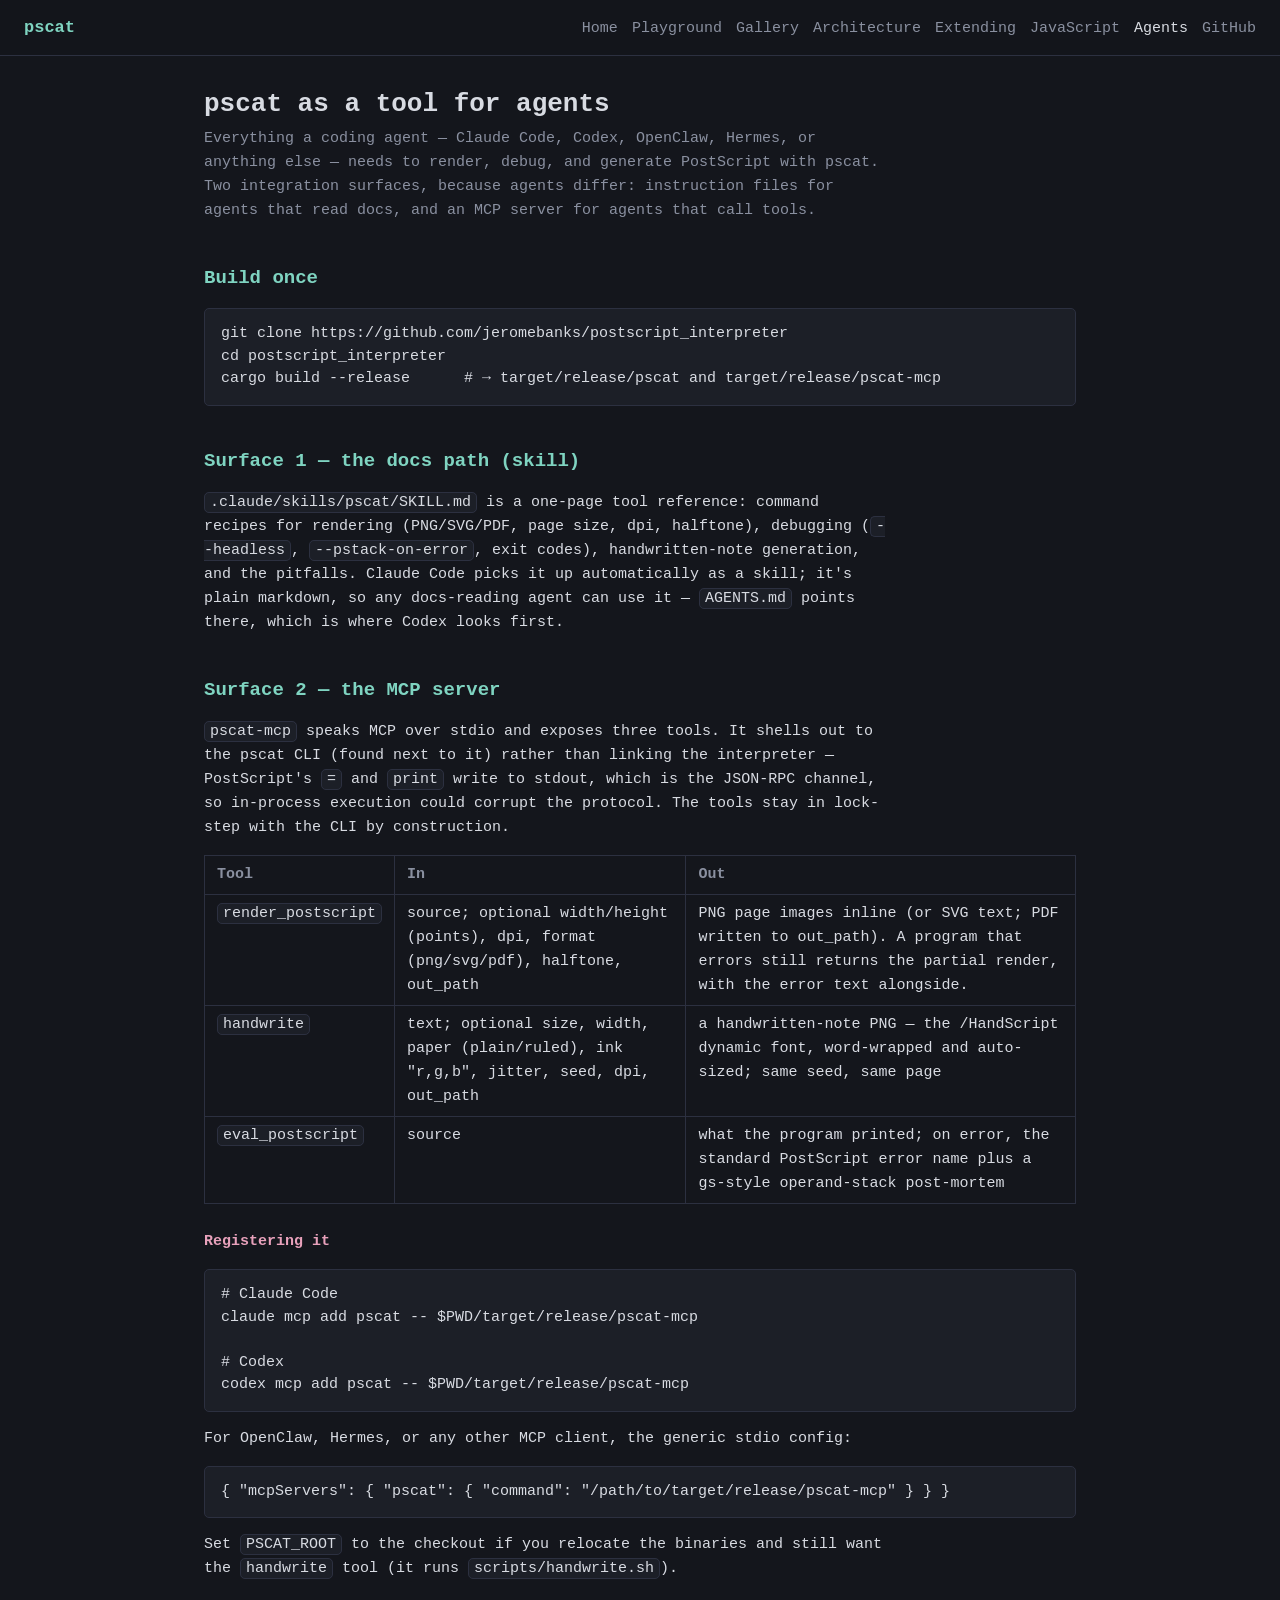
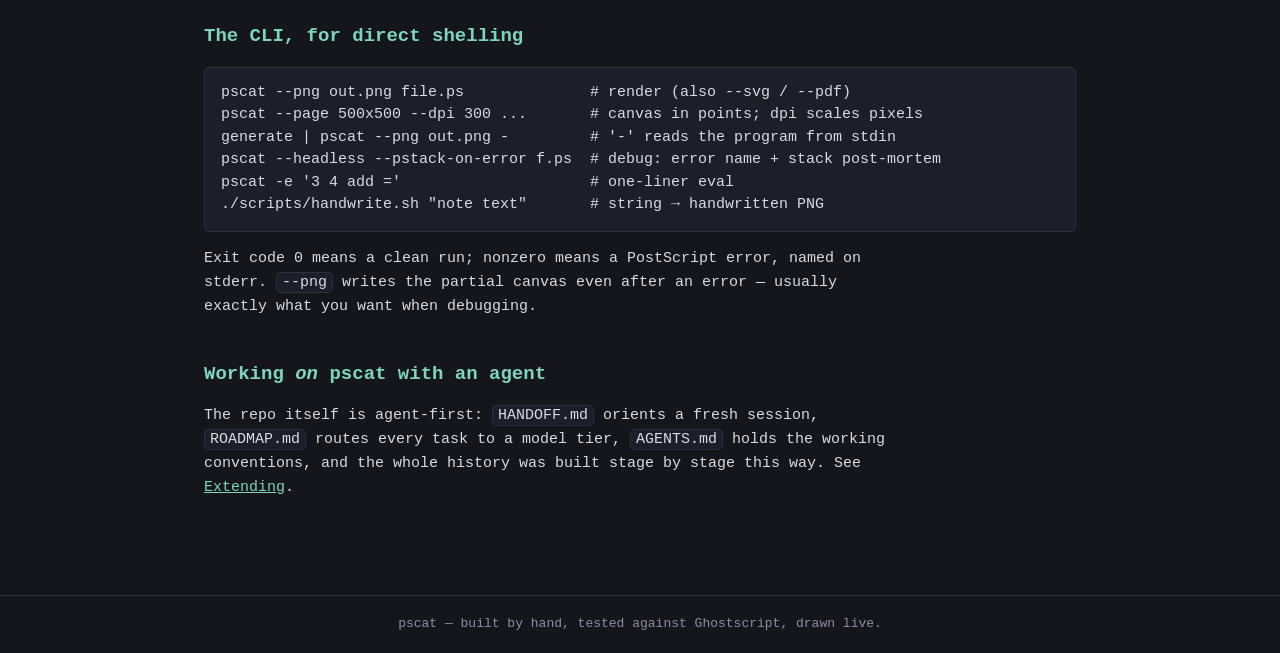
==== site/agents.html @ f8cde99a "Stage 17: the website - GitHub Pages site + publish pipeline Hand-authored static site in site/ (lan" ====
<!DOCTYPE html>
<html lang="en">
<head>
<meta charset="utf-8">
<meta name="viewport" content="width=device-width, initial-scale=1">
<title>pscat — for coding agents</title>
<link rel="stylesheet" href="style.css">
</head>
<body>
<header>
  <a class="brand" href="index.html">pscat</a>
  <nav>
    <a href="index.html">Home</a>
    <a href="playground.html">Playground</a>
    <a href="gallery.html">Gallery</a>
    <a href="architecture.html">Architecture</a>
    <a href="extending.html">Extending</a>
    <a href="javascript.html">JavaScript</a>
    <a class="here" href="agents.html">Agents</a>
    <a href="https://github.com/jeromebanks/postscript_interpreter">GitHub</a>
  </nav>
</header>
<main>
  <h1>pscat as a tool for agents</h1>
  <p class="sub">Everything a coding agent — Claude Code, Codex,
  OpenClaw, Hermes, or anything else — needs to render, debug, and
  generate PostScript with pscat. Two integration surfaces, because
  agents differ: instruction files for agents that read docs, and an
  MCP server for agents that call tools.</p>

  <h2>Build once</h2>
<pre><code>git clone https://github.com/jeromebanks/postscript_interpreter
cd postscript_interpreter
cargo build --release      # → target/release/pscat and target/release/pscat-mcp</code></pre>

  <h2>Surface 1 — the docs path (skill)</h2>
  <p><code>.claude/skills/pscat/SKILL.md</code> is a one-page tool
  reference: command recipes for rendering (PNG/SVG/PDF, page size,
  dpi, halftone), debugging (<code>--headless</code>,
  <code>--pstack-on-error</code>, exit codes), handwritten-note
  generation, and the pitfalls. Claude Code picks it up automatically
  as a skill; it's plain markdown, so any docs-reading agent can use
  it — <code>AGENTS.md</code> points there, which is where Codex
  looks first.</p>

  <h2>Surface 2 — the MCP server</h2>
  <p><code>pscat-mcp</code> speaks MCP over stdio and exposes three
  tools. It shells out to the pscat CLI (found next to it) rather
  than linking the interpreter — PostScript's <code>=</code> and
  <code>print</code> write to stdout, which is the JSON-RPC channel,
  so in-process execution could corrupt the protocol. The tools stay
  in lock-step with the CLI by construction.</p>
  <table>
    <tr><th>Tool</th><th>In</th><th>Out</th></tr>
    <tr><td><code>render_postscript</code></td>
        <td>source; optional width/height (points), dpi, format
        (png/svg/pdf), halftone, out_path</td>
        <td>PNG page images inline (or SVG text; PDF written to
        out_path). A program that errors still returns the partial
        render, with the error text alongside.</td></tr>
    <tr><td><code>handwrite</code></td>
        <td>text; optional size, width, paper (plain/ruled), ink
        "r,g,b", jitter, seed, dpi, out_path</td>
        <td>a handwritten-note PNG — the /HandScript dynamic font,
        word-wrapped and auto-sized; same seed, same page</td></tr>
    <tr><td><code>eval_postscript</code></td>
        <td>source</td>
        <td>what the program printed; on error, the standard
        PostScript error name plus a gs-style operand-stack
        post-mortem</td></tr>
  </table>

  <h3>Registering it</h3>
<pre><code># Claude Code
claude mcp add pscat -- $PWD/target/release/pscat-mcp

# Codex
codex mcp add pscat -- $PWD/target/release/pscat-mcp</code></pre>
  <p>For OpenClaw, Hermes, or any other MCP client, the generic
  stdio config:</p>
<pre><code>{ "mcpServers": { "pscat": { "command": "/path/to/target/release/pscat-mcp" } } }</code></pre>
  <p>Set <code>PSCAT_ROOT</code> to the checkout if you relocate the
  binaries and still want the <code>handwrite</code> tool (it runs
  <code>scripts/handwrite.sh</code>).</p>

  <h2>The CLI, for direct shelling</h2>
<pre><code>pscat --png out.png file.ps              # render (also --svg / --pdf)
pscat --page 500x500 --dpi 300 ...       # canvas in points; dpi scales pixels
generate | pscat --png out.png -         # '-' reads the program from stdin
pscat --headless --pstack-on-error f.ps  # debug: error name + stack post-mortem
pscat -e '3 4 add ='                     # one-liner eval
./scripts/handwrite.sh "note text"       # string → handwritten PNG</code></pre>
  <p>Exit code 0 means a clean run; nonzero means a PostScript error,
  named on stderr. <code>--png</code> writes the partial canvas even
  after an error — usually exactly what you want when debugging.</p>

  <h2>Working <em>on</em> pscat with an agent</h2>
  <p>The repo itself is agent-first: <code>HANDOFF.md</code> orients
  a fresh session, <code>ROADMAP.md</code> routes every task to a
  model tier, <code>AGENTS.md</code> holds the working conventions,
  and the whole history was built stage by stage this way. See
  <a href="extending.html">Extending</a>.</p>
</main>
<footer>pscat — built by hand, tested against Ghostscript, drawn live.</footer>
</body>
</html>
---- site/style.css ----
/* pscat site — one stylesheet, no framework. Dark, monospaced,
   CRT-adjacent: the terminal the LaserWriter was plugged into. */

:root {
  color-scheme: dark;
  --bg: #14161c;
  --panel: #1c1f27;
  --edge: #2c3040;
  --ink: #d8dbe2;
  --dim: #8a90a0;
  --accent: #7fd4c1;
  --accent2: #e8a1bb;
}

* { box-sizing: border-box; }

body {
  margin: 0;
  background: var(--bg);
  color: var(--ink);
  font: 15px/1.6 ui-monospace, "SF Mono", Menlo, Consolas, monospace;
}

header {
  display: flex; flex-wrap: wrap; align-items: baseline; gap: 4px 18px;
  padding: 14px 24px;
  border-bottom: 1px solid var(--edge);
  position: sticky; top: 0; background: color-mix(in srgb, var(--bg) 92%, transparent);
  backdrop-filter: blur(6px);
}

header .brand { font-weight: 700; font-size: 17px; color: var(--accent); text-decoration: none; }
header nav { display: flex; flex-wrap: wrap; gap: 14px; margin-left: auto; }
header nav a { color: var(--dim); text-decoration: none; }
header nav a:hover, header nav a.here { color: var(--ink); }

main { max-width: 920px; margin: 0 auto; padding: 32px 24px 80px; }
main.wide { max-width: 1200px; }

h1 { font-size: 26px; line-height: 1.25; margin: 0 0 6px; }
h1 + .sub { color: var(--dim); margin: 0 0 28px; }
h2 { font-size: 19px; margin: 40px 0 10px; color: var(--accent); }
h3 { font-size: 15px; margin: 26px 0 6px; color: var(--accent2); }
a { color: var(--accent); }
p, li { max-width: 76ch; }
li { margin: 4px 0; }
hr { border: 0; border-top: 1px solid var(--edge); margin: 36px 0; }

code, pre {
  background: var(--panel);
  border: 1px solid var(--edge);
  border-radius: 5px;
  font-family: inherit;
}
code { padding: 1px 5px; }
pre { padding: 14px 16px; overflow-x: auto; line-height: 1.5; }
pre code { background: none; border: 0; padding: 0; }

table { border-collapse: collapse; margin: 12px 0; }
th, td { border: 1px solid var(--edge); padding: 7px 12px; text-align: left; vertical-align: top; }
th { color: var(--dim); font-weight: 600; }

.cards { display: grid; grid-template-columns: repeat(auto-fill, minmax(260px, 1fr)); gap: 18px; margin: 20px 0; }
.card {
  background: var(--panel); border: 1px solid var(--edge); border-radius: 8px;
  padding: 0 0 12px; overflow: hidden;
}
.card img { width: 100%; display: block; background: #fff; }
.card .body { padding: 10px 14px 0; }
.card .body b { display: block; margin-bottom: 3px; }
.card .body span { color: var(--dim); font-size: 13px; }

.hero { display: flex; gap: 14px; margin: 26px 0; }
.hero img {
  width: 33%; border-radius: 6px; border: 1px solid var(--edge); background: #fff;
}

.pill {
  display: inline-block; background: var(--panel); border: 1px solid var(--edge);
  border-radius: 999px; padding: 2px 12px; margin: 2px 4px 2px 0; color: var(--dim); font-size: 13px;
}

footer {
  border-top: 1px solid var(--edge); color: var(--dim);
  text-align: center; padding: 18px; font-size: 13px;
}

/* ------- playground ------- */
#play { display: flex; gap: 0; height: calc(100vh - 53px); }
#play-left { flex: 1; display: flex; flex-direction: column; padding: 16px; min-width: 0; }
#src {
  flex: 1; resize: none; background: var(--panel); color: var(--ink);
  border: 1px solid var(--edge); border-radius: 6px; padding: 12px;
  font: inherit; tab-size: 4; white-space: pre; overflow: auto;
}
#controls { display: flex; gap: 10px; align-items: center; margin-top: 12px; flex-wrap: wrap; }
button, select {
  background: #3b4a7a; color: #eef; border: 0; border-radius: 6px;
  padding: 8px 16px; font: inherit; cursor: pointer;
}
select { background: var(--panel); border: 1px solid var(--edge); color: var(--ink); }
button:hover { background: #48598f; }
#status { color: var(--dim); margin-left: auto; white-space: nowrap; }
#err { color: #e07a7a; white-space: pre-wrap; margin-top: 8px; max-height: 6em; overflow: auto; }
#play-right { display: flex; align-items: center; justify-content: center; padding: 16px; background: #0e1013; }
#page {
  max-height: calc(100vh - 85px); max-width: 44vw;
  background: #fff; border-radius: 3px; box-shadow: 0 8px 40px rgba(0,0,0,.55);
}
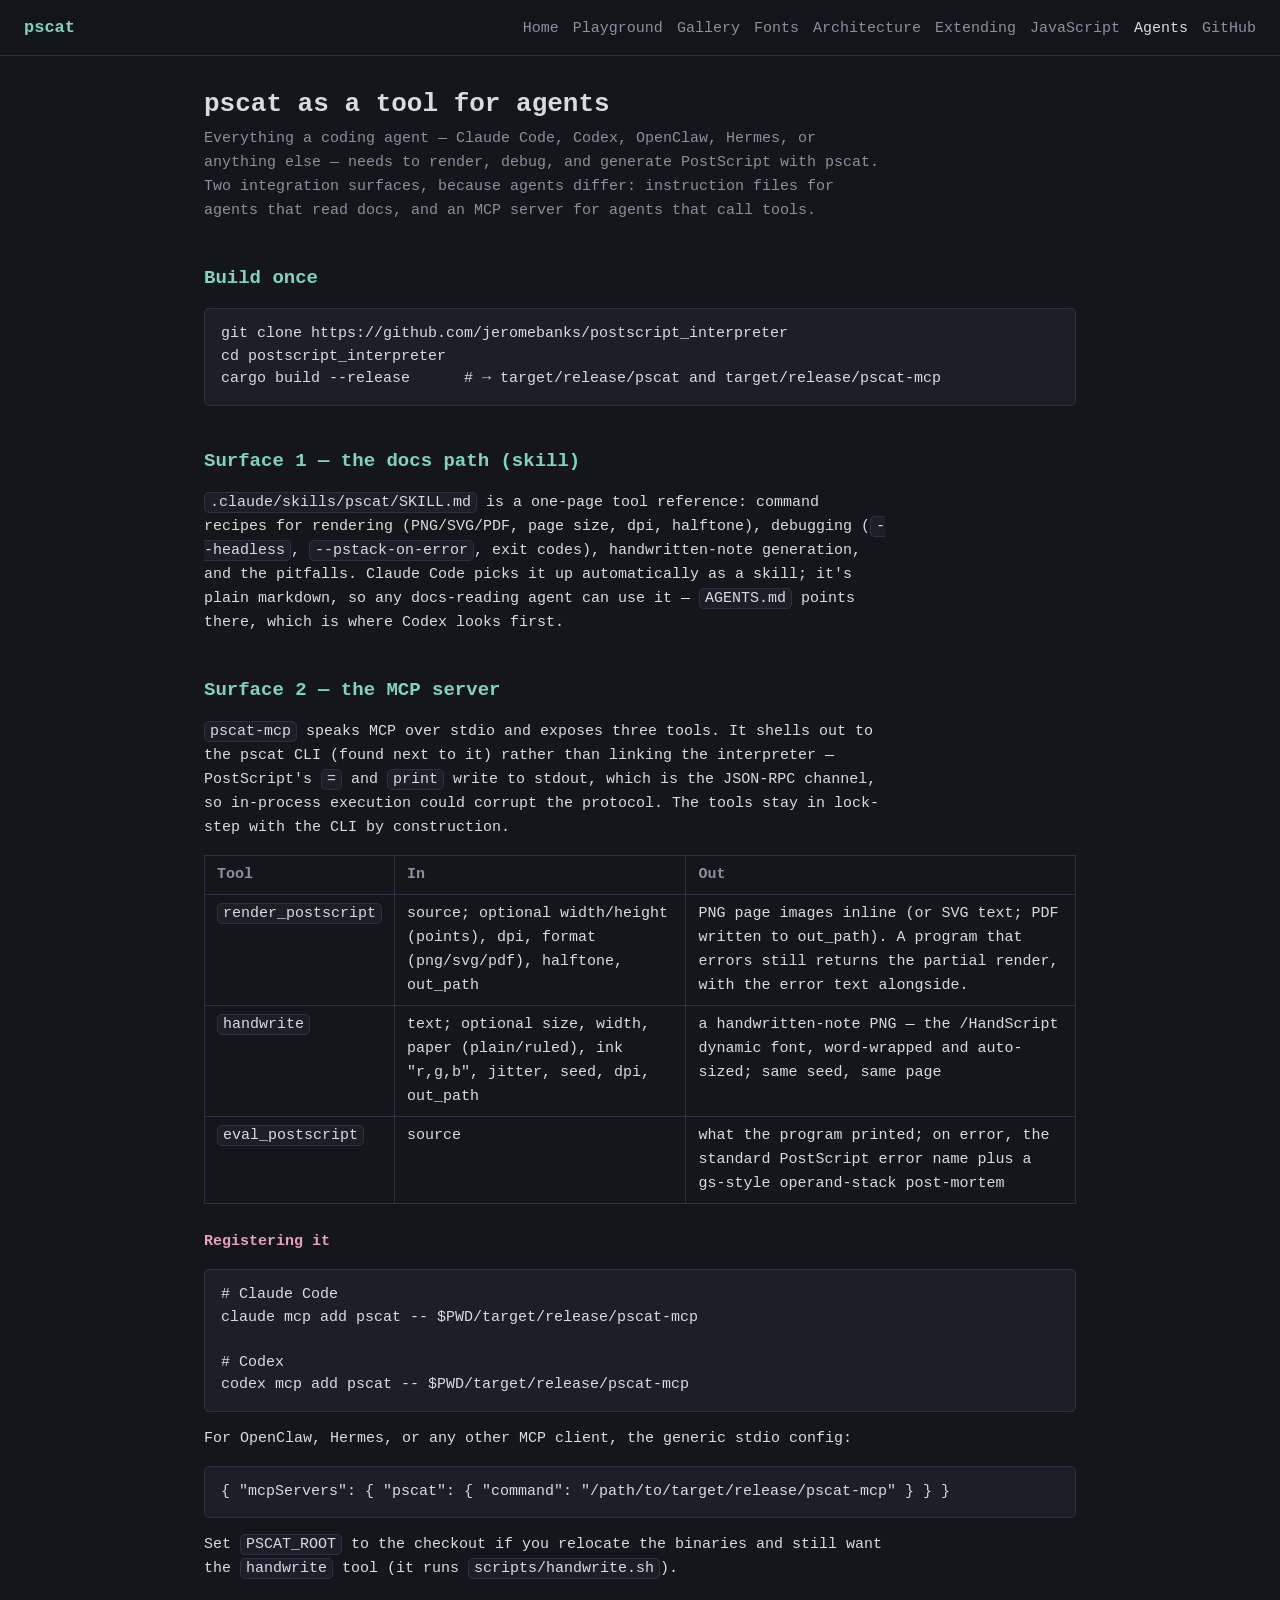
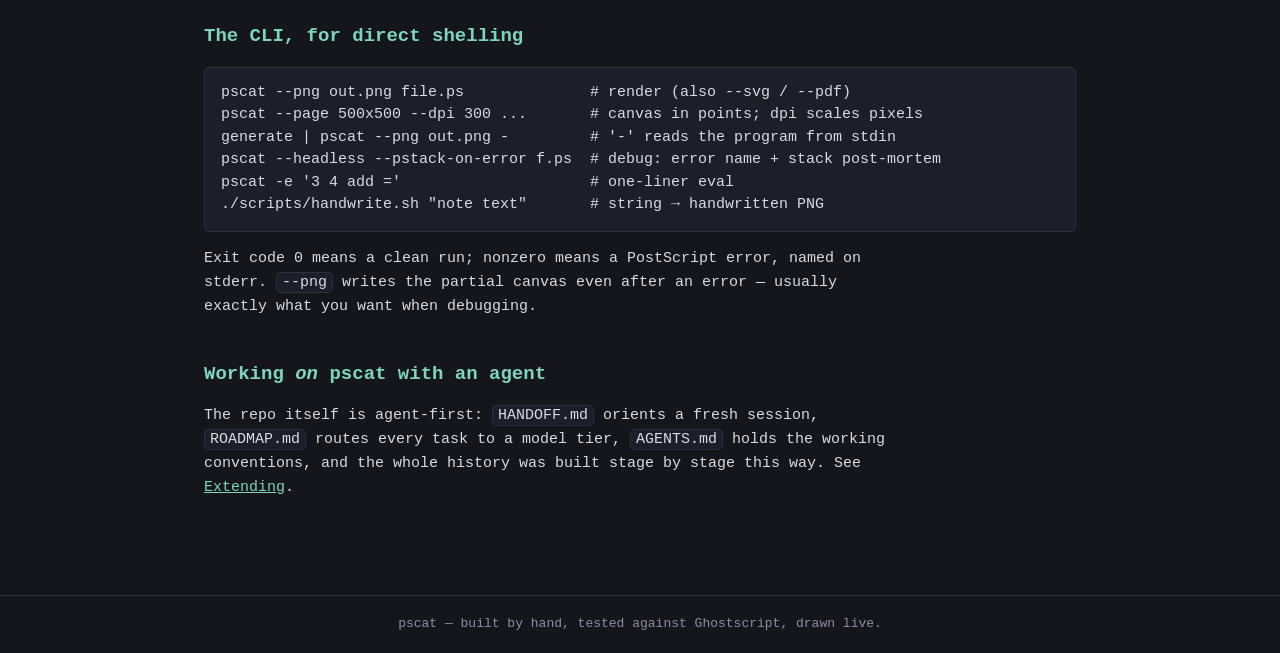
==== commit 144875d9: "Docs/site cleanup: fix stale stage counts, add the font gallery page CLAUDE.md and README.md still c" ====
--- a/site/agents.html
+++ b/site/agents.html
@@ -13,6 +13,7 @@
     <a href="index.html">Home</a>
     <a href="playground.html">Playground</a>
     <a href="gallery.html">Gallery</a>
+    <a href="fonts.html">Fonts</a>
     <a href="architecture.html">Architecture</a>
     <a href="extending.html">Extending</a>
     <a href="javascript.html">JavaScript</a>
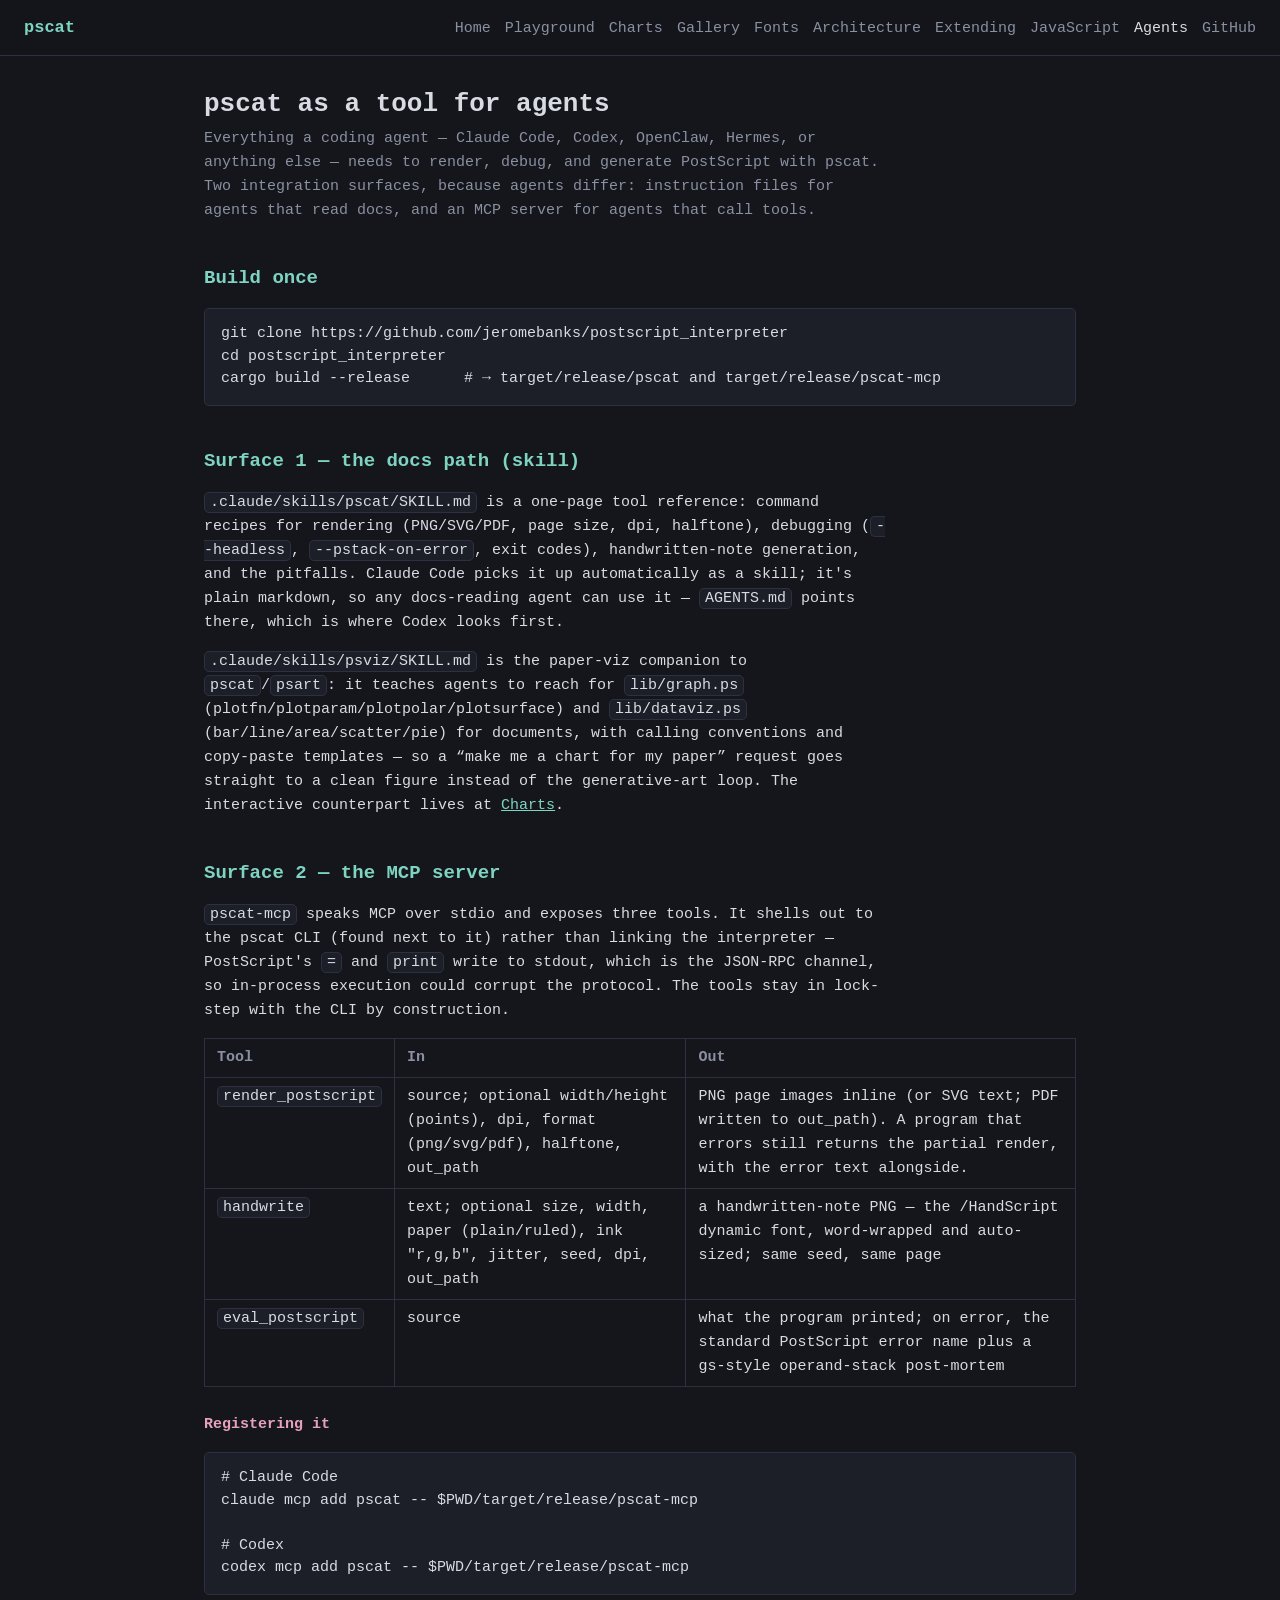
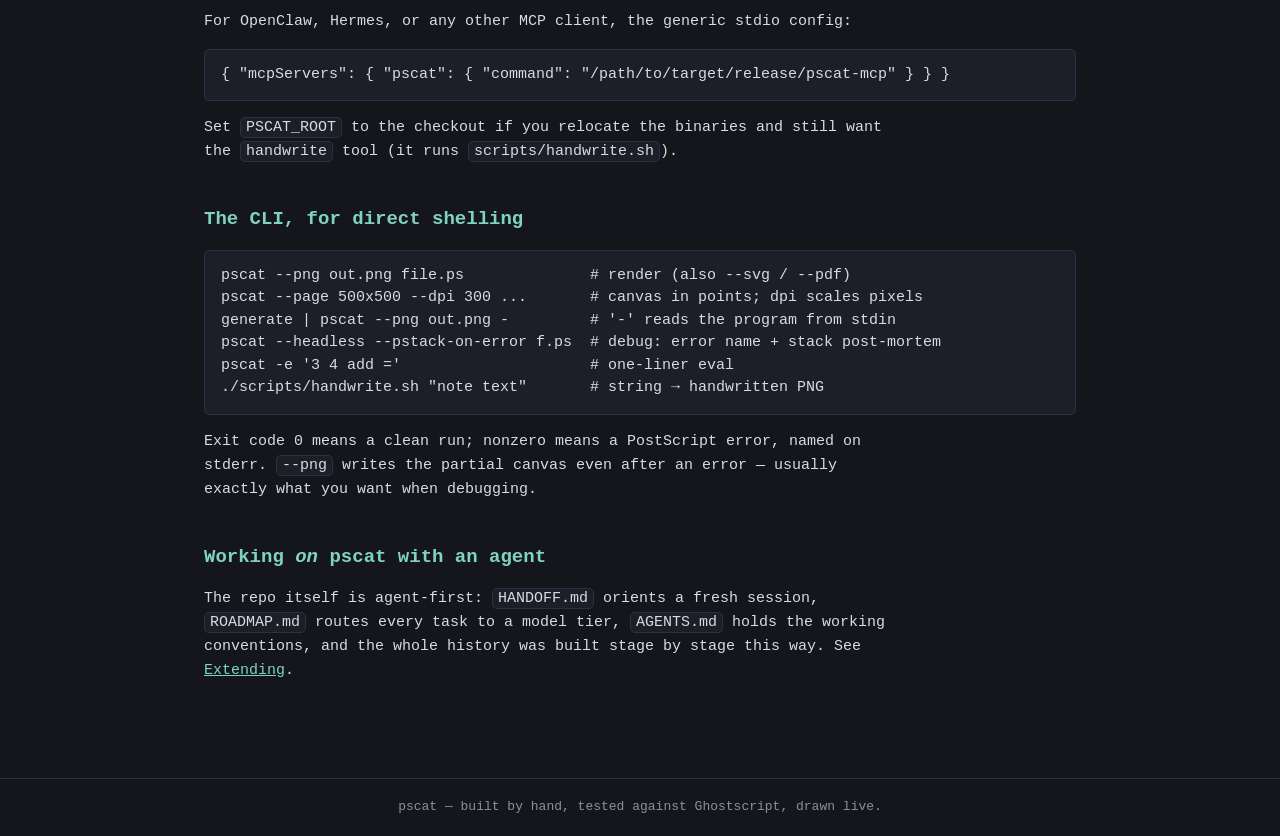
==== commit d2c3cce4: "Document, demo, and give agents a skill for graph.ps/dataviz.ps (#103) Add paper-ready demos (exampl" ====
--- a/site/agents.html
+++ b/site/agents.html
@@ -12,6 +12,7 @@
   <nav>
     <a href="index.html">Home</a>
     <a href="playground.html">Playground</a>
+    <a href="charts.html">Charts</a>
     <a href="gallery.html">Gallery</a>
     <a href="fonts.html">Fonts</a>
     <a href="architecture.html">Architecture</a>
@@ -43,6 +44,8 @@
   as a skill; it's plain markdown, so any docs-reading agent can use
   it — <code>AGENTS.md</code> points there, which is where Codex
   looks first.</p>
+
+  <p><code>.claude/skills/psviz/SKILL.md</code> is the paper-viz companion to <code>pscat</code>/<code>psart</code>: it teaches agents to reach for <code>lib/graph.ps</code> (plotfn/plotparam/plotpolar/plotsurface) and <code>lib/dataviz.ps</code> (bar/line/area/scatter/pie) for documents, with calling conventions and copy-paste templates — so a “make me a chart for my paper” request goes straight to a clean figure instead of the generative-art loop. The interactive counterpart lives at <a href="charts.html">Charts</a>.</p>
 
   <h2>Surface 2 — the MCP server</h2>
   <p><code>pscat-mcp</code> speaks MCP over stdio and exposes three
--- a/site/style.css
+++ b/site/style.css
@@ -69,6 +69,29 @@
 .card .body { padding: 10px 14px 0; }
 .card .body b { display: block; margin-bottom: 3px; }
 .card .body span { color: var(--dim); font-size: 13px; }
+.reference-comparison {
+  display: grid;
+  grid-template-columns: repeat(auto-fit, minmax(280px, 1fr));
+  gap: 18px;
+  margin: 20px 0 34px;
+}
+.reference-comparison figure {
+  margin: 0;
+  padding: 12px;
+  border: 1px solid var(--edge);
+  border-radius: 6px;
+  background: var(--panel);
+}
+.reference-comparison img {
+  width: 100%;
+  height: min(68vw, 620px);
+  display: block;
+  object-fit: contain;
+  background: #0b1820;
+}
+.reference-comparison figcaption { padding: 10px 2px 0; }
+.reference-comparison figcaption b { display: block; margin-bottom: 3px; }
+.reference-comparison figcaption span { color: var(--dim); font-size: 13px; }
 
 .hero { display: flex; gap: 14px; margin: 26px 0; }
 .hero img {
